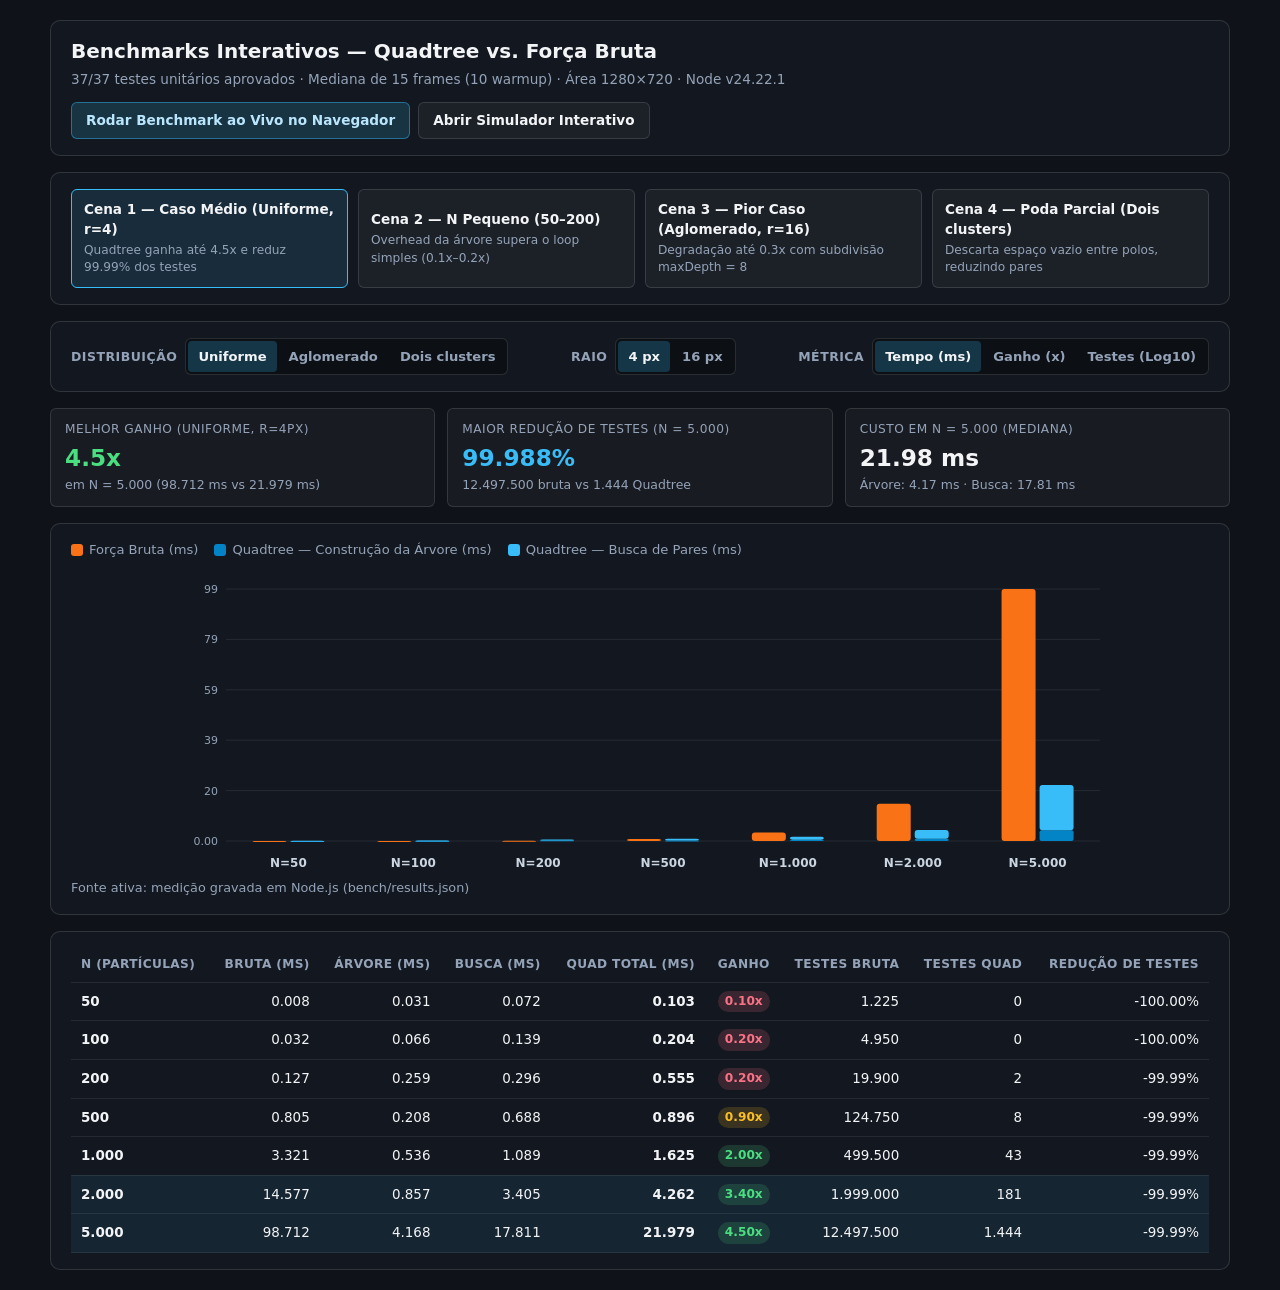
==== bench/benchmark.html @ 810dbffd "feat(ui,bench): adiciona painel recolhivel (H), link de benchmarks e resultados gravados" ====
<!doctype html>
<html lang="pt-BR">
<head>
  <meta charset="utf-8">
  <meta name="viewport" content="width=device-width, initial-scale=1">
  <title>Benchmarks Interativos — Quadtree vs Força Bruta</title>
  <style>
    :root {
      --bg: #0f1218;
      --surface: rgba(20, 25, 34, 0.92);
      --surface-alt: rgba(255, 255, 255, 0.04);
      --border: rgba(255, 255, 255, 0.12);
      --text: #f3f4f6;
      --muted: #94a3b8;
      --brute: #f97316;
      --quad: #38bdf8;
      --quad-tree: #0284c7;
      --win: #4ade80;
      --loss: #fb7185;
      --warn: #fbbf24;
      --radius: 10px;
      --radius-sm: 6px;
    }

    * { box-sizing: border-box; }

    body {
      margin: 0;
      background: var(--bg);
      color: var(--text);
      font-family: system-ui, -apple-system, BlinkMacSystemFont, "Segoe UI", sans-serif;
      line-height: 1.45;
      padding: 20px;
    }

    .container {
      max-width: 1180px;
      margin: 0 auto;
      display: flex;
      flex-direction: column;
      gap: 16px;
    }

    header {
      display: flex;
      flex-wrap: wrap;
      justify-content: space-between;
      align-items: center;
      gap: 12px;
      padding: 16px 20px;
      background: var(--surface);
      border: 1px solid var(--border);
      border-radius: var(--radius);
    }

    h1 {
      margin: 0;
      font-size: 1.25rem;
      font-weight: 700;
    }

    .subtitle {
      margin: 4px 0 0;
      color: var(--muted);
      font-size: 0.85rem;
    }

    .header-actions {
      display: flex;
      flex-wrap: wrap;
      gap: 8px;
      align-items: center;
    }

    .btn, a.btn {
      display: inline-flex;
      align-items: center;
      gap: 6px;
      padding: 8px 14px;
      border-radius: var(--radius-sm);
      border: 1px solid var(--border);
      background: var(--surface-alt);
      color: var(--text);
      text-decoration: none;
      font: inherit;
      font-size: 0.85rem;
      font-weight: 600;
      cursor: pointer;
      transition: background 140ms ease, border-color 140ms ease;
    }

    .btn:hover, a.btn:hover {
      background: rgba(255, 255, 255, 0.11);
      border-color: rgba(255, 255, 255, 0.25);
    }

    .btn-primary {
      background: rgba(56, 189, 248, 0.16);
      border-color: rgba(56, 189, 248, 0.45);
      color: #bae6fd;
    }

    .btn-primary:hover {
      background: rgba(56, 189, 248, 0.28);
    }

    .btn:disabled {
      opacity: 0.5;
      cursor: wait;
    }

    .card {
      background: var(--surface);
      border: 1px solid var(--border);
      border-radius: var(--radius);
      padding: 16px 20px;
    }

    .scenes-row {
      display: grid;
      grid-template-columns: repeat(auto-fit, minmax(220px, 1fr));
      gap: 10px;
    }

    .scene-btn {
      text-align: left;
      padding: 10px 12px;
      border-radius: var(--radius-sm);
      border: 1px solid var(--border);
      background: var(--surface-alt);
      color: var(--text);
      cursor: pointer;
      font: inherit;
      transition: border-color 140ms ease, background 140ms ease;
    }

    .scene-btn:hover {
      background: rgba(255, 255, 255, 0.08);
    }

    .scene-btn.active {
      border-color: var(--quad);
      background: rgba(56, 189, 248, 0.12);
    }

    .scene-title {
      font-size: 0.85rem;
      font-weight: 700;
      display: block;
    }

    .scene-desc {
      font-size: 0.76rem;
      color: var(--muted);
      display: block;
      margin-top: 2px;
    }

    .controls-bar {
      display: flex;
      flex-wrap: wrap;
      gap: 16px;
      align-items: center;
      justify-content: space-between;
    }

    .seg-group {
      display: flex;
      flex-wrap: wrap;
      gap: 8px;
      align-items: center;
    }

    .seg-label {
      font-size: 0.78rem;
      text-transform: uppercase;
      letter-spacing: 0.04em;
      color: var(--muted);
      font-weight: 600;
    }

    .segmented {
      display: inline-flex;
      background: rgba(0, 0, 0, 0.35);
      border: 1px solid var(--border);
      border-radius: var(--radius-sm);
      padding: 2px;
      gap: 2px;
    }

    .segmented button {
      border: 0;
      background: transparent;
      color: var(--muted);
      padding: 6px 10px;
      border-radius: 4px;
      font: inherit;
      font-size: 0.82rem;
      font-weight: 600;
      cursor: pointer;
    }

    .segmented button.active {
      background: rgba(56, 189, 248, 0.22);
      color: var(--text);
    }

    .kpis {
      display: grid;
      grid-template-columns: repeat(auto-fit, minmax(210px, 1fr));
      gap: 12px;
    }

    .kpi {
      background: var(--surface-alt);
      border: 1px solid var(--border);
      border-radius: var(--radius-sm);
      padding: 12px 14px;
    }

    .kpi-label {
      font-size: 0.76rem;
      color: var(--muted);
      text-transform: uppercase;
      letter-spacing: 0.04em;
    }

    .kpi-val {
      font-size: 1.45rem;
      font-weight: 700;
      font-variant-numeric: tabular-nums;
      margin-top: 2px;
    }

    .kpi-sub {
      font-size: 0.78rem;
      color: var(--muted);
      margin-top: 2px;
    }

    .chart-wrap {
      position: relative;
      width: 100%;
    }

    .legend {
      display: flex;
      flex-wrap: wrap;
      gap: 16px;
      font-size: 0.82rem;
      color: var(--muted);
      margin-bottom: 10px;
      align-items: center;
    }

    .legend-item {
      display: inline-flex;
      align-items: center;
      gap: 6px;
    }

    .swatch {
      width: 12px;
      height: 12px;
      border-radius: 3px;
      display: inline-block;
    }

    svg#chart {
      width: 100%;
      height: 310px;
      display: block;
      overflow: visible;
    }

    .tooltip {
      position: fixed;
      pointer-events: none;
      z-index: 50;
      background: rgba(11, 15, 23, 0.96);
      border: 1px solid rgba(255, 255, 255, 0.2);
      border-radius: var(--radius-sm);
      padding: 8px 10px;
      font-size: 0.78rem;
      box-shadow: 0 8px 24px rgba(0, 0, 0, 0.5);
      display: none;
      min-width: 190px;
      font-variant-numeric: tabular-nums;
    }

    .table-wrap {
      overflow-x: auto;
    }

    table {
      width: 100%;
      border-collapse: collapse;
      font-size: 0.84rem;
      font-variant-numeric: tabular-nums;
    }

    th, td {
      padding: 8px 10px;
      text-align: right;
      border-bottom: 1px solid rgba(255, 255, 255, 0.08);
    }

    th {
      color: var(--muted);
      font-weight: 600;
      font-size: 0.76rem;
      text-transform: uppercase;
      letter-spacing: 0.03em;
    }

    th:first-child, td:first-child { text-align: left; }

    tr:hover td {
      background: rgba(255, 255, 255, 0.04);
    }

    tr.highlight-row td {
      background: rgba(56, 189, 248, 0.08);
    }

    .badge {
      display: inline-block;
      padding: 2px 7px;
      border-radius: 999px;
      font-weight: 700;
      font-size: 0.76rem;
    }

    .badge-win {
      background: rgba(74, 222, 128, 0.16);
      color: var(--win);
    }

    .badge-neutral {
      background: rgba(251, 191, 36, 0.16);
      color: var(--warn);
    }

    .badge-loss {
      background: rgba(251, 113, 133, 0.16);
      color: var(--loss);
    }

    .status-line {
      font-size: 0.8rem;
      color: var(--muted);
    }

    @media (max-width: 640px) {
      body { padding: 10px; }
      header, .card { padding: 12px; }
    }
  </style>
</head>
<body>
  <div class="container">
    <header>
      <div>
        <h1>Benchmarks Interativos — Quadtree vs. Força Bruta</h1>
        <p class="subtitle" id="envMeta">
          37/37 testes unitários aprovados · Mediana de 15 frames (10 warmup) · Área 1280×720 · Node v24.22.1
        </p>
      </div>
      <div class="header-actions">
        <button id="runLiveBtn" class="btn btn-primary" type="button">Rodar Benchmark ao Vivo no Navegador</button>
        <button id="restoreBtn" class="btn" type="button" style="display:none;">Restaurar Dados Gravados (Node.js)</button>
        <a class="btn" href="../index.html">Abrir Simulador Interativo</a>
      </div>
    </header>

    <section class="card" aria-label="Cenas do Roteiro de Apresentação">
      <div class="scenes-row" id="scenes">
        <button class="scene-btn active" data-scene="1" data-dist="uniform" data-radius="4" data-metric="time" type="button">
          <span class="scene-title">Cena 1 — Caso Médio (Uniforme, r=4)</span>
          <span class="scene-desc">Quadtree ganha até 4.5x e reduz 99.99% dos testes</span>
        </button>
        <button class="scene-btn" data-scene="2" data-dist="uniform" data-radius="4" data-metric="speedup" type="button">
          <span class="scene-title">Cena 2 — N Pequeno (50–200)</span>
          <span class="scene-desc">Overhead da árvore supera o loop simples (0.1x–0.2x)</span>
        </button>
        <button class="scene-btn" data-scene="3" data-dist="cluster" data-radius="16" data-metric="time" type="button">
          <span class="scene-title">Cena 3 — Pior Caso (Aglomerado, r=16)</span>
          <span class="scene-desc">Degradação até 0.3x com subdivisão maxDepth = 8</span>
        </button>
        <button class="scene-btn" data-scene="4" data-dist="clusters" data-radius="16" data-metric="tests" type="button">
          <span class="scene-title">Cena 4 — Poda Parcial (Dois clusters)</span>
          <span class="scene-desc">Descarta espaço vazio entre polos, reduzindo pares</span>
        </button>
      </div>
    </section>

    <section class="card controls-bar" aria-label="Filtros do gráfico e tabela">
      <div class="seg-group">
        <span class="seg-label">Distribuição</span>
        <div class="segmented" id="distGroup">
          <button type="button" class="active" data-val="uniform">Uniforme</button>
          <button type="button" data-val="cluster">Aglomerado</button>
          <button type="button" data-val="clusters">Dois clusters</button>
        </div>
      </div>

      <div class="seg-group">
        <span class="seg-label">Raio</span>
        <div class="segmented" id="radiusGroup">
          <button type="button" class="active" data-val="4">4 px</button>
          <button type="button" data-val="16">16 px</button>
        </div>
      </div>

      <div class="seg-group">
        <span class="seg-label">Métrica</span>
        <div class="segmented" id="metricGroup">
          <button type="button" class="active" data-val="time">Tempo (ms)</button>
          <button type="button" data-val="speedup">Ganho (x)</button>
          <button type="button" data-val="tests">Testes (Log10)</button>
        </div>
      </div>
    </section>

    <section class="kpis" id="kpis" aria-label="Resumo do cenário selecionado"></section>

    <section class="card chart-wrap">
      <div class="legend" id="legend"></div>
      <svg id="chart" role="img" aria-label="Gráfico comparativo de benchmark"></svg>
      <div class="status-line" id="liveStatus">Fonte ativa: medição gravada em Node.js (bench/results.json)</div>
    </section>

    <section class="card table-wrap">
      <table>
        <thead>
          <tr>
            <th>N (Partículas)</th>
            <th>Bruta (ms)</th>
            <th>Árvore (ms)</th>
            <th>Busca (ms)</th>
            <th>Quad Total (ms)</th>
            <th>Ganho</th>
            <th>Testes Bruta</th>
            <th>Testes Quad</th>
            <th>Redução de Testes</th>
          </tr>
        </thead>
        <tbody id="tbody"></tbody>
      </table>
    </section>
  </div>

  <div class="tooltip" id="tooltip"></div>

  <script src="../src/particle.js"></script>
  <script src="../src/quadtree.js"></script>
  <script src="../src/simulation.js"></script>
  <script>
    const RECORDED_DATA = [
      { distribution: "uniform", count: 50, radius: 4, bruteMs: 0.008, treeMs: 0.031, quadDetectMs: 0.072, quadTotalMs: 0.103, speedup: 0.1, bruteTests: 1225, quadTests: 0 },
      { distribution: "uniform", count: 100, radius: 4, bruteMs: 0.032, treeMs: 0.066, quadDetectMs: 0.139, quadTotalMs: 0.204, speedup: 0.2, bruteTests: 4950, quadTests: 0 },
      { distribution: "uniform", count: 200, radius: 4, bruteMs: 0.127, treeMs: 0.259, quadDetectMs: 0.296, quadTotalMs: 0.555, speedup: 0.2, bruteTests: 19900, quadTests: 2 },
      { distribution: "uniform", count: 500, radius: 4, bruteMs: 0.805, treeMs: 0.208, quadDetectMs: 0.688, quadTotalMs: 0.896, speedup: 0.9, bruteTests: 124750, quadTests: 8 },
      { distribution: "uniform", count: 1000, radius: 4, bruteMs: 3.321, treeMs: 0.536, quadDetectMs: 1.089, quadTotalMs: 1.625, speedup: 2.0, bruteTests: 499500, quadTests: 43 },
      { distribution: "uniform", count: 2000, radius: 4, bruteMs: 14.577, treeMs: 0.857, quadDetectMs: 3.405, quadTotalMs: 4.262, speedup: 3.4, bruteTests: 1999000, quadTests: 181 },
      { distribution: "uniform", count: 5000, radius: 4, bruteMs: 98.712, treeMs: 4.168, quadDetectMs: 17.811, quadTotalMs: 21.979, speedup: 4.5, bruteTests: 12497500, quadTests: 1444 },

      { distribution: "uniform", count: 50, radius: 16, bruteMs: 0.008, treeMs: 0.010, quadDetectMs: 0.012, quadTotalMs: 0.023, speedup: 0.4, bruteTests: 1225, quadTests: 1 },
      { distribution: "uniform", count: 100, radius: 16, bruteMs: 0.031, treeMs: 0.021, quadDetectMs: 0.031, quadTotalMs: 0.051, speedup: 0.6, bruteTests: 4950, quadTests: 3 },
      { distribution: "uniform", count: 200, radius: 16, bruteMs: 0.126, treeMs: 0.082, quadDetectMs: 0.137, quadTotalMs: 0.218, speedup: 0.6, bruteTests: 19900, quadTests: 28 },
      { distribution: "uniform", count: 500, radius: 16, bruteMs: 0.689, treeMs: 0.137, quadDetectMs: 0.380, quadTotalMs: 0.517, speedup: 1.3, bruteTests: 124750, quadTests: 270 },
      { distribution: "uniform", count: 1000, radius: 16, bruteMs: 3.119, treeMs: 0.337, quadDetectMs: 1.502, quadTotalMs: 1.839, speedup: 1.7, bruteTests: 499500, quadTests: 2045 },
      { distribution: "uniform", count: 2000, radius: 16, bruteMs: 15.710, treeMs: 1.138, quadDetectMs: 10.526, quadTotalMs: 11.664, speedup: 1.3, bruteTests: 1999000, quadTests: 7678 },
      { distribution: "uniform", count: 5000, radius: 16, bruteMs: 122.657, treeMs: 4.167, quadDetectMs: 70.123, quadTotalMs: 74.290, speedup: 1.7, bruteTests: 12497500, quadTests: 52238 },

      { distribution: "cluster", count: 50, radius: 4, bruteMs: 0.009, treeMs: 0.065, quadDetectMs: 0.170, quadTotalMs: 0.235, speedup: 0.04, bruteTests: 1225, quadTests: 5 },
      { distribution: "cluster", count: 100, radius: 4, bruteMs: 0.031, treeMs: 0.196, quadDetectMs: 0.144, quadTotalMs: 0.339, speedup: 0.1, bruteTests: 4950, quadTests: 12 },
      { distribution: "cluster", count: 200, radius: 4, bruteMs: 0.094, treeMs: 0.102, quadDetectMs: 0.238, quadTotalMs: 0.340, speedup: 0.3, bruteTests: 19900, quadTests: 60 },
      { distribution: "cluster", count: 500, radius: 4, bruteMs: 0.624, treeMs: 0.292, quadDetectMs: 1.120, quadTotalMs: 1.412, speedup: 0.4, bruteTests: 124750, quadTests: 732 },
      { distribution: "cluster", count: 1000, radius: 4, bruteMs: 2.847, treeMs: 0.812, quadDetectMs: 4.246, quadTotalMs: 5.058, speedup: 0.6, bruteTests: 499500, quadTests: 2704 },
      { distribution: "cluster", count: 2000, radius: 4, bruteMs: 14.036, treeMs: 1.654, quadDetectMs: 12.723, quadTotalMs: 14.377, speedup: 1.0, bruteTests: 1999000, quadTests: 10420 },
      { distribution: "cluster", count: 5000, radius: 4, bruteMs: 127.343, treeMs: 6.300, quadDetectMs: 122.324, quadTotalMs: 128.624, speedup: 1.0, bruteTests: 12497500, quadTests: 63945 },

      { distribution: "cluster", count: 50, radius: 16, bruteMs: 0.011, treeMs: 0.050, quadDetectMs: 0.081, quadTotalMs: 0.131, speedup: 0.1, bruteTests: 1225, quadTests: 28 },
      { distribution: "cluster", count: 100, radius: 16, bruteMs: 0.044, treeMs: 0.098, quadDetectMs: 0.218, quadTotalMs: 0.316, speedup: 0.1, bruteTests: 4950, quadTests: 143 },
      { distribution: "cluster", count: 200, radius: 16, bruteMs: 0.107, treeMs: 0.088, quadDetectMs: 0.318, quadTotalMs: 0.405, speedup: 0.3, bruteTests: 19900, quadTests: 409 },
      { distribution: "cluster", count: 500, radius: 16, bruteMs: 1.047, treeMs: 0.318, quadDetectMs: 1.514, quadTotalMs: 1.832, speedup: 0.6, bruteTests: 124750, quadTests: 1844 },
      { distribution: "cluster", count: 1000, radius: 16, bruteMs: 3.259, treeMs: 0.700, quadDetectMs: 4.932, quadTotalMs: 5.631, speedup: 0.6, bruteTests: 499500, quadTests: 6339 },
      { distribution: "cluster", count: 2000, radius: 16, bruteMs: 17.631, treeMs: 2.021, quadDetectMs: 45.574, quadTotalMs: 47.595, speedup: 0.4, bruteTests: 1999000, quadTests: 23828 },
      { distribution: "cluster", count: 5000, radius: 16, bruteMs: 86.360, treeMs: 7.359, quadDetectMs: 308.636, quadTotalMs: 315.996, speedup: 0.3, bruteTests: 12497500, quadTests: 148549 },

      { distribution: "clusters", count: 50, radius: 4, bruteMs: 0.009, treeMs: 0.065, quadDetectMs: 0.104, quadTotalMs: 0.169, speedup: 0.1, bruteTests: 1225, quadTests: 1 },
      { distribution: "clusters", count: 100, radius: 4, bruteMs: 0.024, treeMs: 0.206, quadDetectMs: 0.100, quadTotalMs: 0.306, speedup: 0.1, bruteTests: 4950, quadTests: 6 },
      { distribution: "clusters", count: 200, radius: 4, bruteMs: 0.096, treeMs: 0.119, quadDetectMs: 0.226, quadTotalMs: 0.345, speedup: 0.3, bruteTests: 19900, quadTests: 37 },
      { distribution: "clusters", count: 500, radius: 4, bruteMs: 0.654, treeMs: 0.407, quadDetectMs: 0.905, quadTotalMs: 1.312, speedup: 0.5, bruteTests: 124750, quadTests: 237 },
      { distribution: "clusters", count: 1000, radius: 4, bruteMs: 2.354, treeMs: 0.475, quadDetectMs: 2.145, quadTotalMs: 2.619, speedup: 0.9, bruteTests: 499500, quadTests: 1444 },
      { distribution: "clusters", count: 2000, radius: 4, bruteMs: 15.769, treeMs: 2.602, quadDetectMs: 13.147, quadTotalMs: 15.749, speedup: 1.0, bruteTests: 1999000, quadTests: 5411 },
      { distribution: "clusters", count: 5000, radius: 4, bruteMs: 140.092, treeMs: 5.813, quadDetectMs: 73.451, quadTotalMs: 79.263, speedup: 1.8, bruteTests: 12497500, quadTests: 31866 },

      { distribution: "clusters", count: 50, radius: 16, bruteMs: 0.006, treeMs: 0.023, quadDetectMs: 0.034, quadTotalMs: 0.057, speedup: 0.1, bruteTests: 1225, quadTests: 16 },
      { distribution: "clusters", count: 100, radius: 16, bruteMs: 0.033, treeMs: 0.087, quadDetectMs: 0.136, quadTotalMs: 0.222, speedup: 0.1, bruteTests: 4950, quadTests: 58 },
      { distribution: "clusters", count: 200, radius: 16, bruteMs: 0.096, treeMs: 0.097, quadDetectMs: 0.273, quadTotalMs: 0.371, speedup: 0.3, bruteTests: 19900, quadTests: 282 },
      { distribution: "clusters", count: 500, radius: 16, bruteMs: 0.653, treeMs: 0.221, quadDetectMs: 1.014, quadTotalMs: 1.234, speedup: 0.5, bruteTests: 124750, quadTests: 1165 },
      { distribution: "clusters", count: 1000, radius: 16, bruteMs: 2.993, treeMs: 0.584, quadDetectMs: 3.883, quadTotalMs: 4.466, speedup: 0.7, bruteTests: 499500, quadTests: 3651 },
      { distribution: "clusters", count: 2000, radius: 16, bruteMs: 13.684, treeMs: 1.619, quadDetectMs: 14.083, quadTotalMs: 15.702, speedup: 0.9, bruteTests: 1999000, quadTests: 12743 },
      { distribution: "clusters", count: 5000, radius: 16, bruteMs: 84.826, treeMs: 6.717, quadDetectMs: 166.240, quadTotalMs: 172.957, speedup: 0.5, bruteTests: 12497500, quadTests: 76659 }
    ];

    let activeData = RECORDED_DATA;
    let state = { dist: 'uniform', radius: 4, metric: 'time', scene: '1' };

    const svgNS = 'http://www.w3.org/2000/svg';
    const chartEl = document.getElementById('chart');
    const tbodyEl = document.getElementById('tbody');
    const kpisEl = document.getElementById('kpis');
    const legendEl = document.getElementById('legend');
    const tooltipEl = document.getElementById('tooltip');
    const liveStatusEl = document.getElementById('liveStatus');
    const runLiveBtn = document.getElementById('runLiveBtn');
    const restoreBtn = document.getElementById('restoreBtn');

    function setGroupActive(groupId, val) {
      const btns = document.querySelectorAll(`#${groupId} button`);
      btns.forEach(b => b.classList.toggle('active', String(b.dataset.val) === String(val)));
    }

    function wireSegmented(groupId, key, parseFn = (v) => v) {
      document.getElementById(groupId).addEventListener('click', (e) => {
        const btn = e.target.closest('button');
        if (!btn) return;
        state[key] = parseFn(btn.dataset.val);
        state.scene = null;
        document.querySelectorAll('.scene-btn').forEach(s => s.classList.remove('active'));
        setGroupActive(groupId, state[key]);
        render();
      });
    }

    wireSegmented('distGroup', 'dist');
    wireSegmented('radiusGroup', 'radius', Number);
    wireSegmented('metricGroup', 'metric');

    document.getElementById('scenes').addEventListener('click', (e) => {
      const btn = e.target.closest('.scene-btn');
      if (!btn) return;
      state.scene = btn.dataset.scene;
      state.dist = btn.dataset.dist;
      state.radius = Number(btn.dataset.radius);
      state.metric = btn.dataset.metric;
      document.querySelectorAll('.scene-btn').forEach(s => s.classList.toggle('active', s === btn));
      setGroupActive('distGroup', state.dist);
      setGroupActive('radiusGroup', state.radius);
      setGroupActive('metricGroup', state.metric);
      render();
    });

    function fmtNum(n) {
      return n.toLocaleString('pt-BR');
    }

    function render() {
      const rows = activeData
        .filter(r => r.distribution === state.dist && r.radius === state.radius)
        .sort((a, b) => a.count - b.count);

      if (!rows.length) return;
      const peak = rows[rows.length - 1];
      const bestSpeedup = rows.reduce((best, r) => (r.speedup > best.speedup ? r : best), rows[0]);
      const reductionPct = peak.bruteTests > 0
        ? ((1 - peak.quadTests / peak.bruteTests) * 100).toFixed(peak.quadTests / peak.bruteTests < 0.001 ? 3 : 2)
        : '0';

      const distLabel = { uniform: 'Uniforme', cluster: 'Aglomerado', clusters: 'Dois clusters' }[state.dist];
      const speedupColor = bestSpeedup.speedup >= 1.2 ? 'var(--win)' : bestSpeedup.speedup >= 0.9 ? 'var(--warn)' : 'var(--loss)';

      kpisEl.innerHTML = `
        <div class="kpi">
          <div class="kpi-label">Melhor Ganho (${distLabel}, r=${state.radius}px)</div>
          <div class="kpi-val" style="color:${speedupColor}">${bestSpeedup.speedup.toFixed(1)}x</div>
          <div class="kpi-sub">em N = ${fmtNum(bestSpeedup.count)} (${bestSpeedup.bruteMs.toFixed(3)} ms vs ${bestSpeedup.quadTotalMs.toFixed(3)} ms)</div>
        </div>
        <div class="kpi">
          <div class="kpi-label">Maior Redução de Testes (N = ${fmtNum(peak.count)})</div>
          <div class="kpi-val" style="color:var(--quad)">${reductionPct}%</div>
          <div class="kpi-sub">${fmtNum(peak.bruteTests)} bruta vs ${fmtNum(peak.quadTests)} Quadtree</div>
        </div>
        <div class="kpi">
          <div class="kpi-label">Custo em N = ${fmtNum(peak.count)} (Mediana)</div>
          <div class="kpi-val">${peak.quadTotalMs.toFixed(2)} ms</div>
          <div class="kpi-sub">Árvore: ${peak.treeMs.toFixed(2)} ms · Busca: ${peak.quadDetectMs.toFixed(2)} ms</div>
        </div>
      `;

      renderChart(rows);
      renderTable(rows);
    }

    function el(tag, attrs = {}) {
      const node = document.createElementNS(svgNS, tag);
      for (const [k, v] of Object.entries(attrs)) node.setAttribute(k, v);
      return node;
    }

    function showTooltip(evt, row) {
      const red = row.bruteTests > 0 ? ((1 - row.quadTests / row.bruteTests) * 100).toFixed(2) : '0';
      tooltipEl.innerHTML = `
        <div style="font-weight:700;margin-bottom:4px;color:#fff;">N = ${fmtNum(row.count)} · Raio = ${row.radius}px</div>
        <div>Força Bruta: <strong style="color:var(--brute)">${row.bruteMs.toFixed(3)} ms</strong></div>
        <div>Quadtree Total: <strong style="color:var(--quad)">${row.quadTotalMs.toFixed(3)} ms</strong></div>
        <div style="color:var(--muted);padding-left:8px;">↳ Árvore: ${row.treeMs.toFixed(3)} ms · Busca: ${row.quadDetectMs.toFixed(3)} ms</div>
        <div style="margin-top:4px;">Ganho: <strong>${row.speedup.toFixed(2)}x</strong></div>
        <div>Testes: ${fmtNum(row.bruteTests)} → <strong>${fmtNum(row.quadTests)}</strong> (-${red}%)</div>
      `;
      tooltipEl.style.display = 'block';
      const x = Math.min(window.innerWidth - 230, evt.clientX + 14);
      const y = Math.min(window.innerHeight - 150, evt.clientY + 14);
      tooltipEl.style.left = `${x}px`;
      tooltipEl.style.top = `${y}px`;
    }

    function hideTooltip() {
      tooltipEl.style.display = 'none';
    }

    function renderChart(rows) {
      chartEl.innerHTML = '';
      const W = 960;
      const H = 310;
      const pad = { top: 20, right: 20, bottom: 38, left: 66 };
      const plotW = W - pad.left - pad.right;
      const plotH = H - pad.top - pad.bottom;
      chartEl.setAttribute('viewBox', `0 0 ${W} ${H}`);

      if (state.metric === 'time') {
        legendEl.innerHTML = `
          <span class="legend-item"><span class="swatch" style="background:var(--brute)"></span>Força Bruta (ms)</span>
          <span class="legend-item"><span class="swatch" style="background:var(--quad-tree)"></span>Quadtree — Construção da Árvore (ms)</span>
          <span class="legend-item"><span class="swatch" style="background:var(--quad)"></span>Quadtree — Busca de Pares (ms)</span>
        `;
      } else if (state.metric === 'speedup') {
        legendEl.innerHTML = `
          <span class="legend-item"><span class="swatch" style="background:var(--win)"></span>Quadtree mais rápida (&ge; 1.0x)</span>
          <span class="legend-item"><span class="swatch" style="background:var(--loss)"></span>Força Bruta mais rápida (&lt; 1.0x)</span>
        `;
      } else {
        legendEl.innerHTML = `
          <span class="legend-item"><span class="swatch" style="background:var(--brute)"></span>Testes Força Bruta (escala log10)</span>
          <span class="legend-item"><span class="swatch" style="background:var(--quad)"></span>Testes Quadtree (escala log10)</span>
        `;
      }

      let maxVal = 1;
      if (state.metric === 'time') {
        maxVal = Math.max(...rows.map(r => Math.max(r.bruteMs, r.quadTotalMs)), 0.1);
      } else if (state.metric === 'speedup') {
        maxVal = Math.max(...rows.map(r => r.speedup), 1.5);
      } else {
        maxVal = Math.max(...rows.map(r => Math.log10(Math.max(1, r.bruteTests))), 2);
      }

      // Grid horizontal
      const ticks = 5;
      for (let i = 0; i <= ticks; i++) {
        const frac = i / ticks;
        const y = pad.top + plotH - frac * plotH;
        const val = maxVal * frac;
        chartEl.appendChild(el('line', {
          x1: pad.left, y1: y, x2: W - pad.right, y2: y,
          stroke: 'rgba(255,255,255,0.08)', 'stroke-width': 1
        }));
        const lbl = el('text', {
          x: pad.left - 8, y: y + 4, 'text-anchor': 'end',
          fill: '#94a3b8', 'font-size': '11'
        });
        lbl.textContent = state.metric === 'speedup' ? `${val.toFixed(1)}x`
          : state.metric === 'tests' ? (val === 0 ? '0' : `10^${val.toFixed(1)}`)
          : val >= 10 ? val.toFixed(0) : val.toFixed(2);
        chartEl.appendChild(lbl);
      }

      if (state.metric === 'speedup') {
        const y1 = pad.top + plotH - (1 / maxVal) * plotH;
        chartEl.appendChild(el('line', {
          x1: pad.left, y1, x2: W - pad.right, y2: y1,
          stroke: '#fbbf24', 'stroke-dasharray': '5 4', 'stroke-width': 1.5
        }));
      }

      const groupW = plotW / rows.length;
      rows.forEach((row, idx) => {
        const cx = pad.left + idx * groupW + groupW / 2;
        const barW = Math.min(34, groupW * 0.34);

        const g = el('g', { style: 'cursor:pointer;' });

        if (state.metric === 'time') {
          const hBrute = (row.bruteMs / maxVal) * plotH;
          const hTree = (row.treeMs / maxVal) * plotH;
          const hSearch = (row.quadDetectMs / maxVal) * plotH;

          g.appendChild(el('rect', {
            x: cx - barW - 2, y: pad.top + plotH - hBrute,
            width: barW, height: Math.max(1, hBrute), rx: 3, fill: 'var(--brute)'
          }));
          // Empilhado: busca + árvore
          g.appendChild(el('rect', {
            x: cx + 2, y: pad.top + plotH - hTree,
            width: barW, height: Math.max(1, hTree), rx: 2, fill: 'var(--quad-tree)'
          }));
          g.appendChild(el('rect', {
            x: cx + 2, y: pad.top + plotH - hTree - hSearch,
            width: barW, height: Math.max(1, hSearch), rx: 3, fill: 'var(--quad)'
          }));
        } else if (state.metric === 'speedup') {
          const w = Math.min(48, groupW * 0.52);
          const h = (row.speedup / maxVal) * plotH;
          const color = row.speedup >= 1.0 ? 'var(--win)' : 'var(--loss)';
          g.appendChild(el('rect', {
            x: cx - w / 2, y: pad.top + plotH - h,
            width: w, height: Math.max(2, h), rx: 4, fill: color
          }));
          const t = el('text', {
            x: cx, y: pad.top + plotH - h - 6, 'text-anchor': 'middle',
            fill: '#e2e8f0', 'font-size': '11', 'font-weight': '700'
          });
          t.textContent = `${row.speedup.toFixed(1)}x`;
          g.appendChild(t);
        } else {
          const lBrute = Math.log10(Math.max(1, row.bruteTests));
          const lQuad = row.quadTests > 0 ? Math.log10(row.quadTests) : 0;
          const hB = (lBrute / maxVal) * plotH;
          const hQ = (lQuad / maxVal) * plotH;
          g.appendChild(el('rect', {
            x: cx - barW - 2, y: pad.top + plotH - hB,
            width: barW, height: Math.max(2, hB), rx: 3, fill: 'var(--brute)'
          }));
          g.appendChild(el('rect', {
            x: cx + 2, y: pad.top + plotH - hQ,
            width: barW, height: Math.max(row.quadTests > 0 ? 2 : 0, hQ), rx: 3, fill: 'var(--quad)'
          }));
        }

        // Hitbox transparente para hover confortável
        g.appendChild(el('rect', {
          x: pad.left + idx * groupW, y: pad.top,
          width: groupW, height: plotH, fill: 'transparent'
        }));

        g.addEventListener('mousemove', (ev) => showTooltip(ev, row));
        g.addEventListener('mouseleave', hideTooltip);
        chartEl.appendChild(g);

        const xLbl = el('text', {
          x: cx, y: H - 12, 'text-anchor': 'middle',
          fill: '#cbd5e1', 'font-size': '12', 'font-weight': '600'
        });
        xLbl.textContent = `N=${fmtNum(row.count)}`;
        chartEl.appendChild(xLbl);
      });
    }

    function renderTable(rows) {
      tbodyEl.innerHTML = rows.map((r) => {
        const red = r.bruteTests > 0 ? ((1 - r.quadTests / r.bruteTests) * 100).toFixed(2) : '0.00';
        const badgeCls = r.speedup >= 1.2 ? 'badge-win' : r.speedup >= 0.85 ? 'badge-neutral' : 'badge-loss';
        const highlight = (state.scene === '1' && r.count >= 2000) ||
                          (state.scene === '2' && r.count <= 200) ||
                          (state.scene === '3' && r.count >= 1000) ||
                          (state.scene === '4' && r.count >= 1000);
        return `
          <tr class="${highlight ? 'highlight-row' : ''}">
            <td><strong>${fmtNum(r.count)}</strong></td>
            <td>${r.bruteMs.toFixed(3)}</td>
            <td>${r.treeMs.toFixed(3)}</td>
            <td>${r.quadDetectMs.toFixed(3)}</td>
            <td><strong>${r.quadTotalMs.toFixed(3)}</strong></td>
            <td><span class="badge ${badgeCls}">${r.speedup.toFixed(2)}x</span></td>
            <td>${fmtNum(r.bruteTests)}</td>
            <td>${fmtNum(r.quadTests)}</td>
            <td>-${red}%</td>
          </tr>
        `;
      }).join('');
    }

    function median(vals) {
      const s = [...vals].sort((a, b) => a - b);
      return s[Math.floor(s.length / 2)];
    }

    function measureBrowser(count, radius, distribution) {
      const W = 1280, H = 720, warmup = 5, frames = 10;
      const sim = new Simulation(W, H);
      sim.reset(count, radius, W, H, distribution);
      const brute = [], build = [], detect = [];
      let bruteTests = 0, quadTests = 0;

      for (let f = 0; f < warmup + frames; f++) {
        for (const p of sim.particles) p.move(W, H);
        let t = performance.now();
        const tree = new Quadtree(new Rect(0, 0, W, H));
        for (const p of sim.particles) tree.insert(p);
        const treeMs = performance.now() - t;

        t = performance.now();
        const bRes = findPairsBruteForce(sim.particles);
        const bMs = performance.now() - t;

        t = performance.now();
        const qRes = findPairsQuadtree(sim.particles, tree);
        const qMs = performance.now() - t;

        if (f >= warmup) {
          brute.push(bMs);
          build.push(treeMs);
          detect.push(qMs);
          bruteTests = bRes.tests;
          quadTests = qRes.tests;
        }
        sim.resolve(bRes.pairs);
      }

      const bruteMs = median(brute);
      const treeMs = median(build);
      const quadDetectMs = median(detect);
      const quadTotalMs = treeMs + quadDetectMs;
      return {
        distribution, count, radius,
        bruteMs, treeMs, quadDetectMs, quadTotalMs,
        speedup: quadTotalMs > 0 ? bruteMs / quadTotalMs : 1,
        bruteTests, quadTests
      };
    }

    runLiveBtn.addEventListener('click', () => {
      if (typeof Simulation === 'undefined') {
        alert('Os scripts em ../src/ não foram carregados.');
        return;
      }
      runLiveBtn.disabled = true;
      runLiveBtn.textContent = 'Executando no navegador...';
      liveStatusEl.textContent = 'Rodando benchmark ao vivo (N = 100, 500, 1000, 2000; 10 frames por cenário)...';

      setTimeout(() => {
        const liveRows = [];
        for (const dist of ['uniform', 'cluster', 'clusters']) {
          for (const radius of [4, 16]) {
            for (const count of [100, 500, 1000, 2000]) {
              liveRows.push(measureBrowser(count, radius, dist));
            }
          }
        }
        activeData = liveRows;
        restoreBtn.style.display = 'inline-flex';
        runLiveBtn.disabled = false;
        runLiveBtn.textContent = 'Rodar Benchmark ao Vivo no Navegador';
        liveStatusEl.textContent = `Fonte ativa: execução ao vivo neste navegador (${new Date().toLocaleTimeString('pt-BR')})`;
        render();
      }, 40);
    });

    restoreBtn.addEventListener('click', () => {
      activeData = RECORDED_DATA;
      restoreBtn.style.display = 'none';
      liveStatusEl.textContent = 'Fonte ativa: medição gravada em Node.js (bench/results.json)';
      render();
    });

    render();
  </script>
</body>
</html>
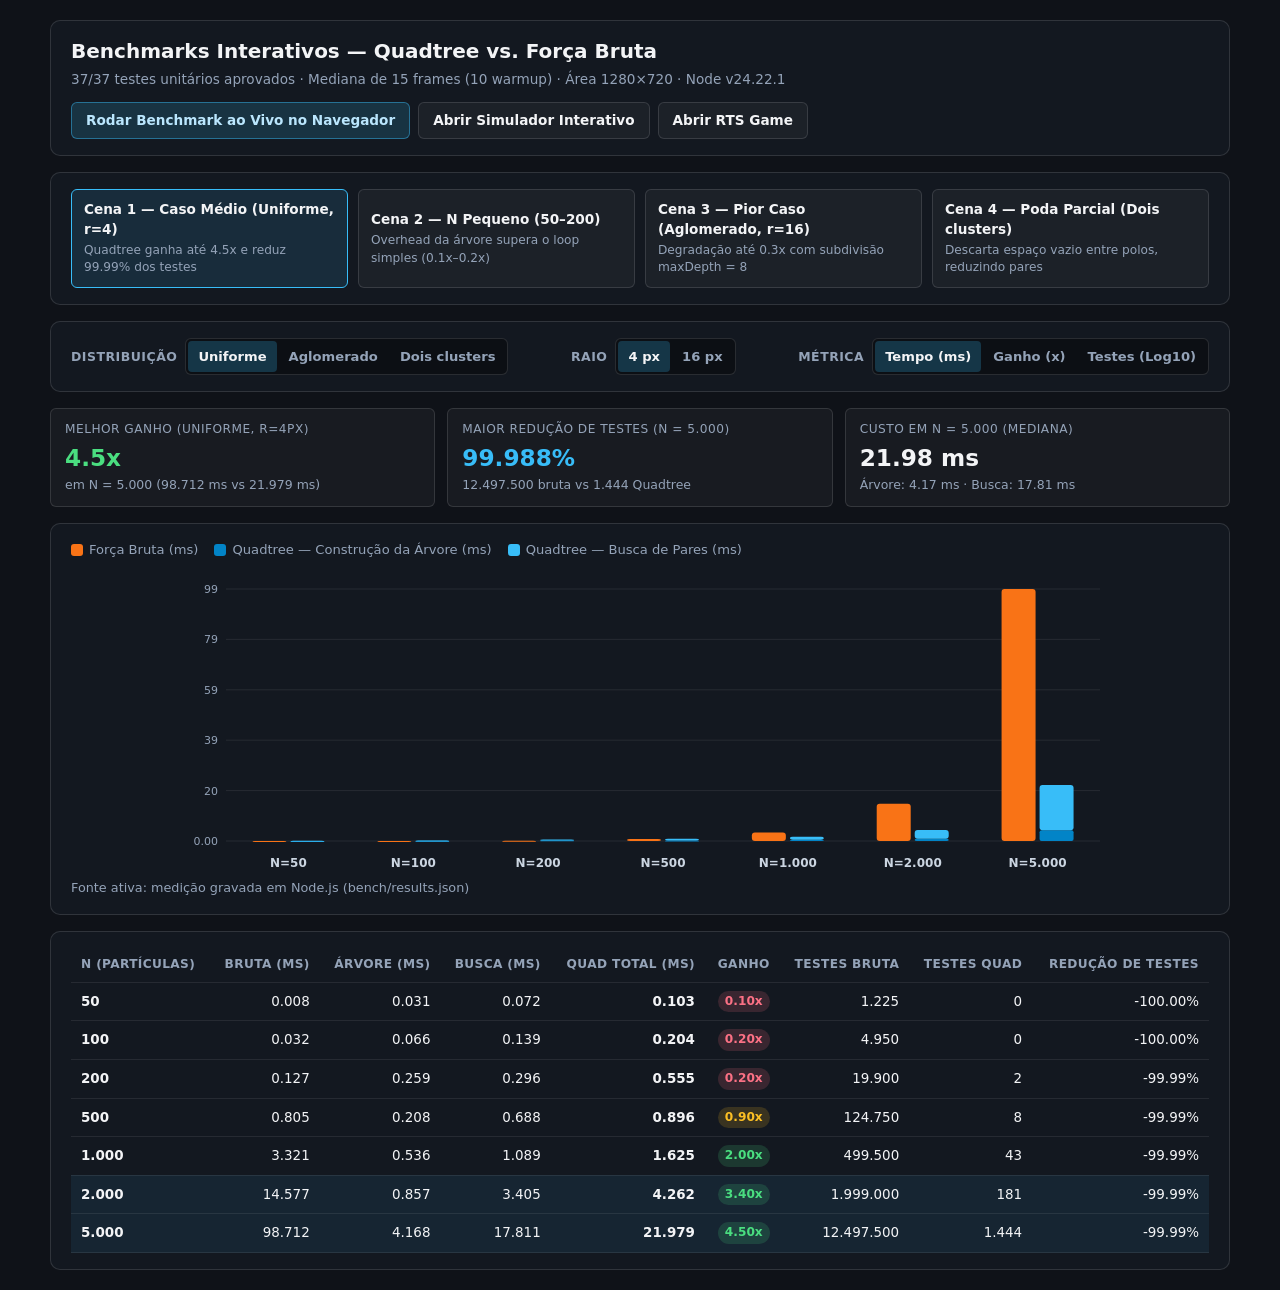
==== commit 91905ccd: "feat: adiciona mini-game RTS 2D com Fase 1, 3 torres defensivas e links de navegacao" ====
--- a/bench/benchmark.html
+++ b/bench/benchmark.html
@@ -6,6 +6,7 @@
   <title>Benchmarks Interativos — Quadtree vs Força Bruta</title>
   <style>
     :root {
+      color-scheme: dark;
       --bg: #0f1218;
       --surface: rgba(20, 25, 34, 0.92);
       --surface-alt: rgba(255, 255, 255, 0.04);
@@ -22,7 +23,16 @@
       --radius-sm: 6px;
     }
 
-    * { box-sizing: border-box; }
+    * {
+      box-sizing: border-box;
+      scrollbar-width: thin;
+      scrollbar-color: rgba(148, 163, 184, 0.28) transparent;
+    }
+
+    ::-webkit-scrollbar { width: 6px; height: 6px; }
+    ::-webkit-scrollbar-track { background: transparent; }
+    ::-webkit-scrollbar-thumb { background: rgba(148, 163, 184, 0.28); border-radius: 999px; }
+    ::-webkit-scrollbar-thumb:hover { background: rgba(148, 163, 184, 0.52); }
 
     body {
       margin: 0;
@@ -370,6 +380,7 @@
         <button id="runLiveBtn" class="btn btn-primary" type="button">Rodar Benchmark ao Vivo no Navegador</button>
         <button id="restoreBtn" class="btn" type="button" style="display:none;">Restaurar Dados Gravados (Node.js)</button>
         <a class="btn" href="../index.html">Abrir Simulador Interativo</a>
+        <a id="benchRtsLink" class="btn" href="../rts-demo.html">Abrir RTS Game</a>
       </div>
     </header>
 
